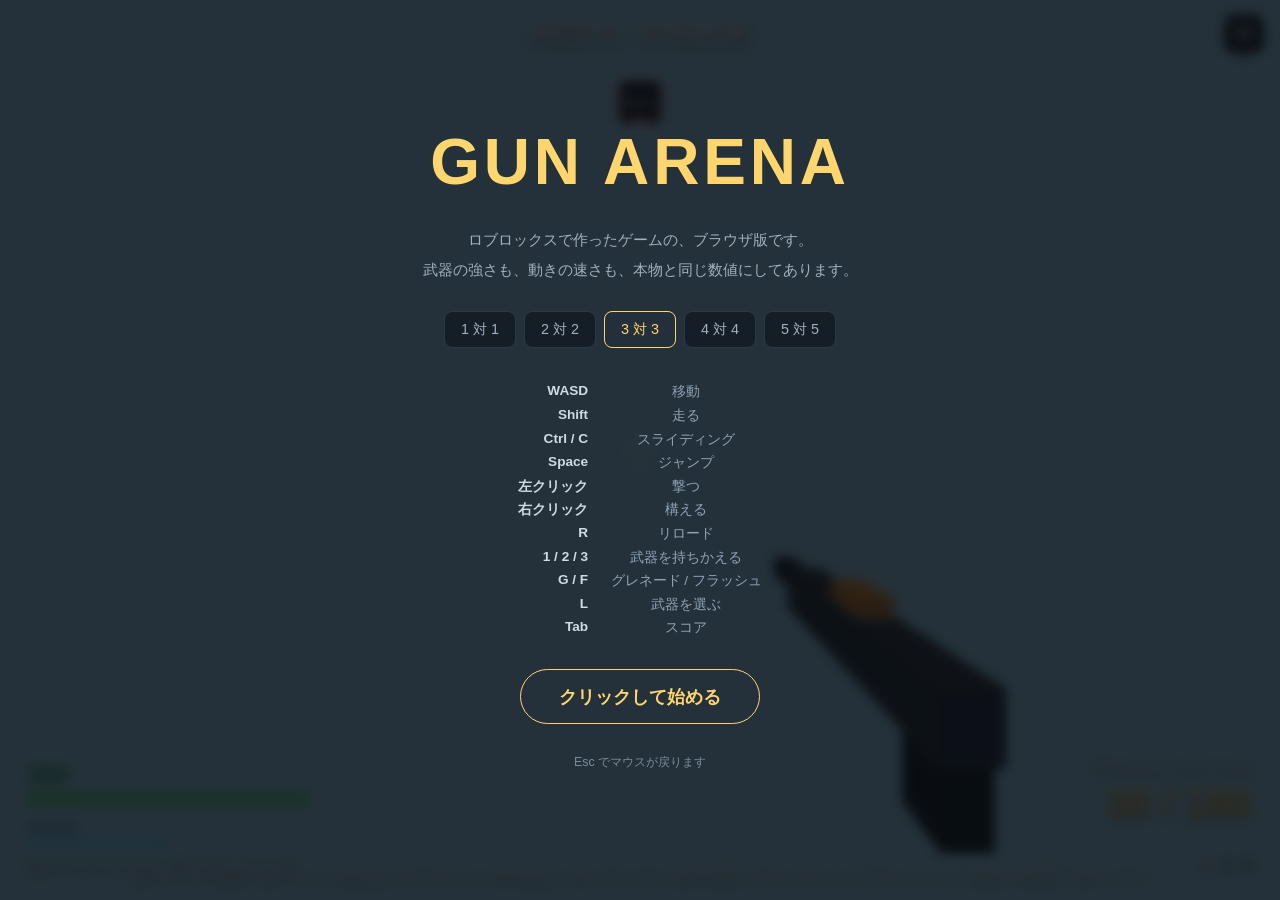
==== game/index.html @ beab9df2 "ブラウザ版の Gun Arena を追加 Roblox のゲームはウェブに移植できないので、ブラウザ用に作り直したもの。 武器の強さ・動きの速さ・アリーナの形は、元の GunConfig / MapB" ====
<!doctype html>
<html lang="ja">
<head>
<meta charset="utf-8">
<meta name="viewport" content="width=device-width, initial-scale=1, viewport-fit=cover">
<title>Gun Arena ブラウザ版</title>
<link rel="stylesheet" href="style.css">
<style>
  /* 画面ぜんたい。HUD 側の style.css より先に読ませています。 */
  html, body {
    margin: 0; padding: 0; height: 100%; overflow: hidden;
    background: #0d1319;
    font-family: 'Segoe UI', 'Hiragino Kaku Gothic ProN', 'Yu Gothic', Meiryo, sans-serif;
    color: #e7eef5;
    -webkit-user-select: none; user-select: none;
  }
  #view { display: block; width: 100vw; height: 100vh; }
  #hud { position: fixed; inset: 0; pointer-events: none; z-index: 10; }

  /* --- 最初に出る画面 --- */
  #start {
    position: fixed; inset: 0; z-index: 50;
    display: flex; flex-direction: column;
    align-items: center; justify-content: center;
    gap: 1.6rem; text-align: center;
    background: rgba(8, 13, 18, 0.82);
    backdrop-filter: blur(6px);
    cursor: pointer;
  }
  #start h1 {
    margin: 0; font-size: clamp(2.2rem, 7vw, 4rem); font-weight: 700;
    letter-spacing: 0.06em; color: #ffd66e;
  }
  #start .sub { margin: 0; color: #9fb0c0; font-size: 0.95rem; line-height: 2; }
  #start .go {
    margin-top: 0.4rem; padding: 0.9rem 2.4rem;
    border: 1.5px solid #ffd66e; border-radius: 999px;
    color: #ffd66e; font-size: 1.1rem; font-weight: 600;
  }
  #start .go:hover { background: #ffd66e; color: #0d1319; }

  .formats { display: flex; gap: 0.5rem; pointer-events: auto; }
  .formats button {
    padding: 0.5rem 1rem; border-radius: 8px; cursor: pointer;
    border: 1px solid #2b3945; background: #151e27; color: #9fb0c0;
    font: inherit; font-size: 0.9rem;
  }
  .formats button.on { border-color: #ffd66e; color: #ffd66e; background: #23303c; }

  .keys {
    display: grid; grid-template-columns: auto auto; gap: 0.35rem 1.4rem;
    font-size: 0.85rem; color: #8fa2b4; margin-top: 0.6rem;
  }
  .keys b { color: #cfdae6; font-weight: 600; text-align: right; }

  #warn {
    position: fixed; left: 0; right: 0; bottom: 0; z-index: 60;
    background: #7a1f1f; color: #fff; padding: 0.8rem 1rem;
    font-size: 0.85rem; text-align: center; display: none;
  }
</style>
</head>
<body>

<canvas id="view"></canvas>
<div id="hud"></div>

<div id="start">
  <h1>GUN ARENA</h1>
  <p class="sub">
    ロブロックスで作ったゲームの、ブラウザ版です。<br>
    武器の強さも、動きの速さも、本物と同じ数値にしてあります。
  </p>

  <div class="formats">
    <button data-format="1">1 対 1</button>
    <button data-format="2">2 対 2</button>
    <button data-format="3" class="on">3 対 3</button>
    <button data-format="4">4 対 4</button>
    <button data-format="5">5 対 5</button>
  </div>

  <div class="keys">
    <b>WASD</b><span>移動</span>
    <b>Shift</b><span>走る</span>
    <b>Ctrl / C</b><span>スライディング</span>
    <b>Space</b><span>ジャンプ</span>
    <b>左クリック</b><span>撃つ</span>
    <b>右クリック</b><span>構える</span>
    <b>R</b><span>リロード</span>
    <b>1 / 2 / 3</b><span>武器を持ちかえる</span>
    <b>G / F</b><span>グレネード / フラッシュ</span>
    <b>L</b><span>武器を選ぶ</span>
    <b>Tab</b><span>スコア</span>
  </div>

  <div class="go">クリックして始める</div>
  <p class="sub" style="font-size:0.78rem;opacity:0.7">
    Esc でマウスが戻ります
  </p>
</div>

<div id="warn"></div>

<script type="module">
  // 読み込みに失敗したときに、真っ黒な画面のまま放置しないための保険。
  const warn = document.getElementById('warn');
  addEventListener('error', (e) => {
    warn.style.display = 'block';
    warn.textContent = 'エラー: ' + (e.message || e.error);
  });
  addEventListener('unhandledrejection', (e) => {
    warn.style.display = 'block';
    warn.textContent = '読み込みに失敗しました: ' + (e.reason && e.reason.message || e.reason);
  });
  import('./src/main.js').catch((err) => {
    warn.style.display = 'block';
    warn.textContent = '読み込みに失敗しました: ' + err.message;
  });
</script>

</body>
</html>
---- game/style.css ----
/* =======================================================================
   Gun Arena ブラウザ版 - HUD のスタイル

   ・#hud は WebGL キャンバスの上にかぶさるので、全体は pointer-events:none。
     クリックさせたい部品（歯車ボタン・スライダー・武器カード・閉じるボタン）
     にだけ pointer-events:auto を戻しています。
   ・外部フォント／画像は一切読み込みません（オフラインで動くこと）。
   ======================================================================= */

#hud,
.hud-root {
  position: absolute;
  inset: 0;
  overflow: hidden;
  pointer-events: none;
  user-select: none;
  -webkit-user-select: none;
  color: #fff;
  font-family: 'Segoe UI', 'Hiragino Kaku Gothic ProN', 'Yu Gothic', Meiryo, sans-serif;
  font-size: 16px;
  line-height: 1.25;
  z-index: 10;
}

.hud-root * {
  box-sizing: border-box;
}

/* 画面いっぱいに広がるだけの土台（レイヤー） */
.h-layer {
  position: absolute;
  inset: 0;
  pointer-events: none;
}

/* -----------------------------------------------------------------------
   クロスヘア
   中心の点と、離れた 4 本のヒゲ。ヒゲの距離（gap）は JS が毎フレーム書きます。
   ----------------------------------------------------------------------- */
.h-cross {
  position: absolute;
  left: 50%;
  top: 50%;
  width: 0;
  height: 0;
}

.h-cross-dot {
  position: absolute;
  left: 0;
  top: 0;
  width: 3px;
  height: 3px;
  margin: -1.5px 0 0 -1.5px;
  background: #ffd66e;
}

.h-cross-tick {
  position: absolute;
  left: 0;
  top: 0;
  background: #fff;
}

.h-cross-tick.v {
  width: 2px;
  height: 10px;
  margin: -5px 0 0 -1px;
}

.h-cross-tick.h {
  width: 10px;
  height: 2px;
  margin: -1px 0 0 -5px;
}

/* スコープ中と死亡中はクロスヘアを隠す */
.hud-root.scope-on .h-cross,
.hud-root.is-dead .h-cross {
  display: none;
}

/* -----------------------------------------------------------------------
   ヒットマーカー
   ----------------------------------------------------------------------- */
.h-hit {
  position: absolute;
  left: 50%;
  top: 50%;
  width: 34px;
  height: 34px;
  margin: -17px 0 0 -17px;
  --r: 12px;
  opacity: 0;
}

.h-hit.on {
  opacity: 1;
}

/* キル時は少し大きく、赤くする */
.h-hit.kill {
  width: 46px;
  height: 46px;
  margin: -23px 0 0 -23px;
  --r: 16px;
}

.h-hit-bar {
  position: absolute;
  left: 50%;
  top: 50%;
  width: 11px;
  height: 3px;
  margin: -1.5px 0 0 -5.5px;
  background: #fff;
}

.h-hit.kill .h-hit-bar {
  background: #ff6060;
}

/* -----------------------------------------------------------------------
   ダメージ数字
   ----------------------------------------------------------------------- */
.h-dmg {
  position: absolute;
  left: 50%;
  top: 50%;
  font-size: 24px;
  font-weight: 700;
  color: #fff6dc;
  text-shadow: 0 2px 4px rgba(0, 0, 0, 0.7);
  white-space: nowrap;
  transform: translate(-50%, -50%);
  animation: h-dmg-rise 0.65s ease-out forwards;
}

.h-dmg.head {
  font-size: 30px;
  color: #ff7878;
}

@keyframes h-dmg-rise {
  from {
    opacity: 1;
    transform: translate(-50%, -50%) translateY(0);
  }
  to {
    opacity: 0;
    transform: translate(-50%, -50%) translateY(-55px);
  }
}

/* -----------------------------------------------------------------------
   左下：体力・スライド・グレネード
   ----------------------------------------------------------------------- */
.h-left {
  position: absolute;
  left: 28px;
  bottom: 24px;
  text-shadow: 0 2px 4px rgba(0, 0, 0, 0.75);
}

.h-hp-num {
  font-size: 24px;
  font-weight: 700;
  color: #5ae182;
  margin-bottom: 4px;
}

.h-hp-bar {
  width: 280px;
  height: 14px;
  border-radius: 4px;
  overflow: hidden;
  background: rgba(22, 23, 27, 0.8);
}

.h-hp-fill {
  width: 100%;
  height: 100%;
  border-radius: 4px;
  background: #5ae182;
}

.h-slide-label {
  margin-top: 10px;
  font-size: 15px;
  font-weight: 700;
  letter-spacing: 1px;
  color: #96dcff;
}

.h-slide-bar {
  margin-top: 3px;
  width: 140px;
  height: 8px;
  border-radius: 4px;
  overflow: hidden;
  background: rgba(22, 23, 27, 0.8);
}

.h-slide-fill {
  width: 0;
  height: 100%;
  border-radius: 4px;
  background: #5a6e82;
}

.h-nades {
  margin-top: 10px;
  font-size: 16px;
  display: flex;
  gap: 16px;
}

.h-nade {
  color: #e2e4ea;
}

/* 残り 0 個のときは薄く */
.h-nade.empty {
  opacity: 0.55;
}

/* -----------------------------------------------------------------------
   右下：武器と弾
   ----------------------------------------------------------------------- */
.h-right {
  position: absolute;
  right: 28px;
  bottom: 24px;
  text-align: right;
  text-shadow: 0 2px 4px rgba(0, 0, 0, 0.75);
}

.h-wname {
  font-size: 20px;
  color: #e2e4ea;
}

.h-ammo {
  font-size: 40px;
  font-weight: 700;
  line-height: 1.1;
  color: #ffd66e;
}

.h-ammo.dry {
  color: #ff6060;
}

.h-reload {
  font-size: 18px;
  color: #ff6060;
  min-height: 22px;
}

.h-slots {
  margin-top: 4px;
  display: flex;
  justify-content: flex-end;
  align-items: baseline;
  gap: 10px;
}

.h-slot {
  font-size: 17px;
  color: #828690;
}

.h-slot.active {
  font-size: 20px;
  font-weight: 700;
  color: #ffd66e;
}

/* -----------------------------------------------------------------------
   上中央：スコア・フェーズ・参加者タイル
   ----------------------------------------------------------------------- */
.h-score {
  position: absolute;
  top: 14px;
  left: 0;
  right: 0;
  text-align: center;
  font-size: 30px;
  font-weight: 700;
  color: #fff;
  text-shadow: 0 2px 6px rgba(0, 0, 0, 0.8);
}

.h-phase {
  position: absolute;
  top: 52px;
  left: 0;
  right: 0;
  text-align: center;
  font-size: 19px;
  color: #ffd678;
  text-shadow: 0 2px 5px rgba(0, 0, 0, 0.8);
}

.h-roster {
  position: absolute;
  top: 80px;
  left: 50%;
  transform: translateX(-50%);
  display: flex;
  gap: 6px;
}

.h-tile {
  position: relative;
  width: 44px;
  height: 44px;
  border-radius: 8px;
  background: #16181e;
  border: 2px solid #666;
  display: flex;
  align-items: center;
  justify-content: center;
  overflow: hidden;
}

.h-tile-name {
  width: 100%;
  padding: 0 2px;
  font-size: 10px;
  font-weight: 700;
  color: #dfe2e8;
  text-align: center;
  white-space: nowrap;
  overflow: hidden;
}

.h-tile-dead {
  position: absolute;
  inset: 0;
  background: rgba(0, 0, 0, 0.45);
  display: none;
  align-items: center;
  justify-content: center;
  font-size: 34px;
  font-weight: 700;
  line-height: 1;
  color: #ff5a5a;
}

.h-tile.dead .h-tile-dead {
  display: flex;
}

/* 自分のタイルの下端に金色の帯 */
.h-tile-self {
  position: absolute;
  left: 50%;
  bottom: 0;
  transform: translateX(-50%);
  width: 16px;
  height: 3px;
  background: #ffd66e;
  display: none;
}

.h-tile.self .h-tile-self {
  display: block;
}

/* -----------------------------------------------------------------------
   大きなカウントダウン数字とアナウンス
   ----------------------------------------------------------------------- */
.h-count {
  position: absolute;
  top: 38%;
  left: 0;
  right: 0;
  text-align: center;
  font-size: 120px;
  font-weight: 700;
  line-height: 1;
  color: #ffd66e;
  text-shadow: 0 4px 18px rgba(0, 0, 0, 0.8);
  display: none;
}

.h-count.on {
  display: block;
}

.h-count.punch {
  animation: h-count-punch 0.32s cubic-bezier(0.22, 1, 0.36, 1);
}

/* 120px x 1.3333 = 160px 相当から等倍へ戻る */
@keyframes h-count-punch {
  from {
    transform: scale(1.3333);
  }
  to {
    transform: scale(1);
  }
}

.h-announce {
  position: absolute;
  top: 20%;
  left: 0;
  right: 0;
  text-align: center;
  font-size: 38px;
  font-weight: 700;
  color: #ffe9b4;
  text-shadow: 0 3px 12px rgba(0, 0, 0, 0.85);
  opacity: 0;
  transition: opacity 0.2s linear;
}

.h-announce.on {
  opacity: 1;
}

/* -----------------------------------------------------------------------
   右上：歯車ボタンとキルフィード
   ----------------------------------------------------------------------- */
.h-gear-wrap {
  position: absolute;
  top: 14px;
  right: 16px;
  width: 40px;
  text-align: center;
}

.h-gear {
  width: 40px;
  height: 40px;
  border-radius: 10px;
  background: #1c1e26;
  border: none;
  color: #d8dbe2;
  font-size: 22px;
  line-height: 1;
  font-family: inherit;
  cursor: pointer;
  pointer-events: auto;
  display: flex;
  align-items: center;
  justify-content: center;
}

.h-gear:hover {
  background: #2a2d38;
}

.h-gear-hint {
  margin-top: 2px;
  font-size: 11px;
  color: #7d818b;
}

.h-feed {
  position: absolute;
  top: 74px;
  right: 16px;
  width: 420px;
  display: flex;
  flex-direction: column;
  align-items: flex-end;
  gap: 4px;
}

.h-feed-line {
  max-width: 100%;
  padding: 3px 9px;
  border-radius: 4px;
  font-size: 16px;
  font-weight: 700;
  color: #e6e8ee;
  background: rgba(10, 11, 14, 0.55);
  white-space: nowrap;
  overflow: hidden;
  text-overflow: ellipsis;
  opacity: 1;
  transition: opacity 0.5s linear;
}

.h-feed-line.out {
  opacity: 0;
}

/* -----------------------------------------------------------------------
   全画面のオーバーレイ類
   ----------------------------------------------------------------------- */
.h-vignette {
  position: absolute;
  inset: 0;
  background: radial-gradient(ellipse at center,
      rgba(0, 0, 0, 0) 30%,
      rgba(0, 0, 0, 0.55) 70%,
      rgba(0, 0, 0, 1) 100%);
  opacity: 0;
  transition: opacity 0.15s linear;
}

.hud-root.aiming .h-vignette {
  opacity: 0.55;
}

/* 体力が減ったときの赤み。濃さは JS が書きます */
.h-danger {
  position: absolute;
  inset: 0;
  background: #be1414;
  opacity: 0;
}

/* フラッシュバン */
.h-flash {
  position: absolute;
  inset: 0;
  background: #fff;
  opacity: 0;
}

/* -----------------------------------------------------------------------
   スナイパースコープ
   穴は radial-gradient 1 枚で抜きます（帯を並べたりはしません）。
   直径 0.86 x min(vw,vh) なので半径は 43vmin。
   ----------------------------------------------------------------------- */
.h-scope {
  position: absolute;
  inset: 0;
  display: none;
}

.hud-root.scope-on .h-scope {
  display: block;
}

.h-scope-mask {
  position: absolute;
  inset: 0;
  background: radial-gradient(circle at center,
      rgba(0, 0, 0, 0) 0,
      rgba(0, 0, 0, 0) 42.4vmin,
      rgba(0, 0, 0, 0.9) 42.8vmin,
      #000 43vmin,
      #000 100%);
}

.h-scope-line {
  position: absolute;
  background: #0e0f11;
}

.h-scope-dot {
  position: absolute;
  left: 50%;
  top: 50%;
  width: 3px;
  height: 3px;
  margin: -1.5px 0 0 -1.5px;
  background: #0e0f11;
}

.h-scope-tick {
  position: absolute;
  background: #0e0f11;
}

/* -----------------------------------------------------------------------
   パネル共通
   ----------------------------------------------------------------------- */
.h-panel {
  position: absolute;
  left: 50%;
  top: 50%;
  transform: translate(-50%, -50%);
  display: none;
}

.h-panel.open {
  display: block;
}

.h-close {
  position: absolute;
  top: 8px;
  right: 10px;
  width: 26px;
  height: 26px;
  border: none;
  border-radius: 6px;
  background: rgba(255, 255, 255, 0.07);
  color: #c8ccd4;
  font-size: 15px;
  line-height: 1;
  font-family: inherit;
  cursor: pointer;
  pointer-events: auto;
}

.h-close:hover {
  background: rgba(255, 255, 255, 0.16);
}

/* スコアボード（Tab） */
.h-board {
  width: 620px;
  height: 440px;
  padding: 16px 20px;
  border-radius: 10px;
  background: rgba(16, 17, 21, 0.88);
  overflow: hidden;
}

.h-board-title {
  margin-bottom: 10px;
  font-size: 20px;
  font-weight: 700;
  color: #ffd66e;
}

.h-board-row {
  display: flex;
  align-items: center;
  height: 30px;
  padding: 0 8px;
  border-radius: 4px;
  font-size: 16px;
}

.h-board-row.head {
  color: #9aa0ac;
  font-size: 14px;
  font-weight: 700;
  border-bottom: 1px solid rgba(255, 255, 255, 0.12);
  border-radius: 0;
  margin-bottom: 4px;
}

/* 一行おきの薄いしま模様 */
.h-board-row.odd {
  background: rgba(255, 255, 255, 0.04);
}

.h-board-c1 {
  flex: 1 1 auto;
  overflow: hidden;
  white-space: nowrap;
  text-overflow: ellipsis;
}

.h-board-c2,
.h-board-c3 {
  width: 80px;
  text-align: right;
  color: #dfe2e8;
}

.h-board-scroll {
  height: 336px;
  overflow: hidden;
}

/* 装備選択（L） */
.h-loadout {
  padding: 18px 20px 20px;
  border-radius: 10px;
  background: #0e0f13;
}

.h-loadout-title {
  margin-bottom: 12px;
  font-size: 20px;
  font-weight: 700;
  color: #ffd66e;
}

.h-lo-cols {
  display: flex;
  gap: 18px;
}

.h-lo-col {
  display: flex;
  flex-direction: column;
  gap: 8px;
}

.h-lo-head {
  margin-bottom: 2px;
  font-size: 17px;
  font-weight: 700;
  color: #ffd66e;
}

.h-lo-card {
  width: 300px;
  height: 62px;
  padding: 8px 12px;
  border: none;
  border-radius: 8px;
  background: #22242a;
  color: #e6e8ee;
  text-align: left;
  font-family: inherit;
  cursor: pointer;
  pointer-events: auto;
  display: flex;
  flex-direction: column;
  justify-content: center;
  gap: 3px;
}

.h-lo-card:hover {
  background: #2c2f37;
}

.h-lo-card.sel {
  background: #3a7abe;
}

.h-lo-card.sel:hover {
  background: #4287cd;
}

.h-lo-name {
  font-size: 17px;
  font-weight: 700;
}

.h-lo-stat {
  font-size: 13px;
  color: #b9bec8;
}

.h-lo-card.sel .h-lo-stat {
  color: #e3ecf6;
}

/* 設定（O / 歯車） */
.h-settings {
  width: 380px;
  padding: 18px 22px 22px;
  border-radius: 10px;
  background: #0e0f13;
}

.h-set-title {
  margin-bottom: 14px;
  font-size: 20px;
  font-weight: 700;
  color: #ffd66e;
}

.h-set-row {
  margin-bottom: 16px;
}

.h-set-label {
  display: flex;
  justify-content: space-between;
  margin-bottom: 6px;
  font-size: 16px;
  color: #dfe2e8;
}

.h-set-val {
  color: #ffd66e;
  font-weight: 700;
}

.h-slider {
  width: 100%;
  height: 18px;
  background: transparent;
  accent-color: #ffd66e;
  cursor: pointer;
  pointer-events: auto;
  -webkit-appearance: none;
  appearance: none;
}

.h-slider::-webkit-slider-runnable-track {
  height: 6px;
  border-radius: 3px;
  background: #2a2d36;
}

.h-slider::-webkit-slider-thumb {
  -webkit-appearance: none;
  appearance: none;
  width: 16px;
  height: 16px;
  margin-top: -5px;
  border: none;
  border-radius: 50%;
  background: #ffd66e;
}

.h-slider::-moz-range-track {
  height: 6px;
  border-radius: 3px;
  background: #2a2d36;
}

.h-slider::-moz-range-thumb {
  width: 16px;
  height: 16px;
  border: none;
  border-radius: 50%;
  background: #ffd66e;
}

/* -----------------------------------------------------------------------
   下の操作ヒント（25 秒たったら 1.5 秒かけて消える）
   ----------------------------------------------------------------------- */
.h-hint {
  position: absolute;
  bottom: 14px;
  left: 0;
  right: 0;
  text-align: center;
  font-size: 16px;
  color: #fff;
  white-space: pre;
  text-shadow: 0 2px 5px rgba(0, 0, 0, 0.8);
  opacity: 1;
  transition: opacity 1.5s linear;
}

.h-hint.out {
  opacity: 0;
}
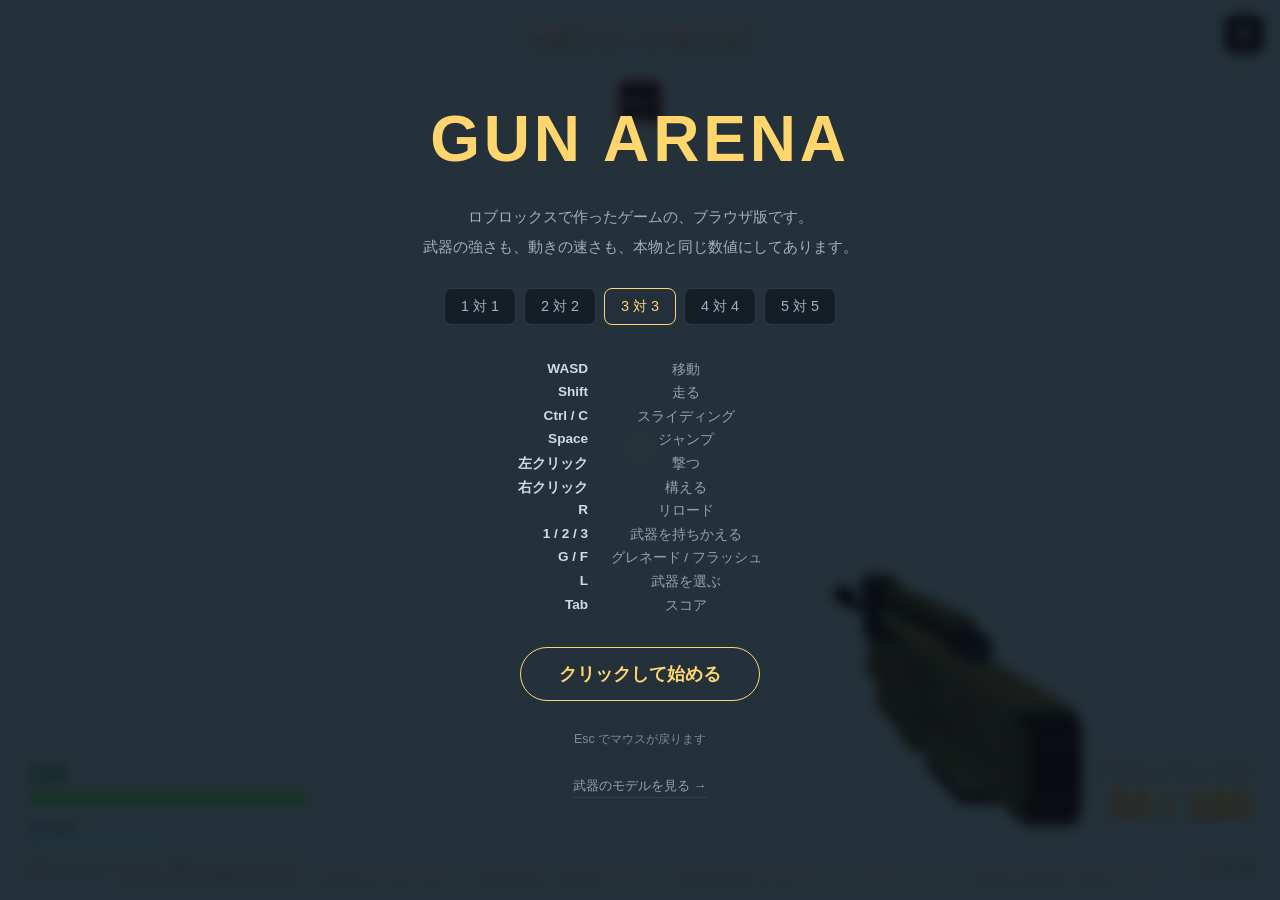
==== commit 04b218ba: "実銃モデル・アイアンサイト・モデルビューア・ボット弱体化 ・武器モデルを実銃ベースに作り直し（AUG / グロック18C / AWM）   1丁ずつ src/models/ に分けて 120〜230 " ====
--- a/game/index.html
+++ b/game/index.html
@@ -98,6 +98,9 @@
   <p class="sub" style="font-size:0.78rem;opacity:0.7">
     Esc でマウスが戻ります
   </p>
+  <a href="viewer.html" style="pointer-events:auto;color:#8fa2b4;font-size:0.8rem;
+     text-decoration:none;border-bottom:1px solid #33414e;padding-bottom:2px"
+     onclick="event.stopPropagation()">武器のモデルを見る →</a>
 </div>
 
 <div id="warn"></div>
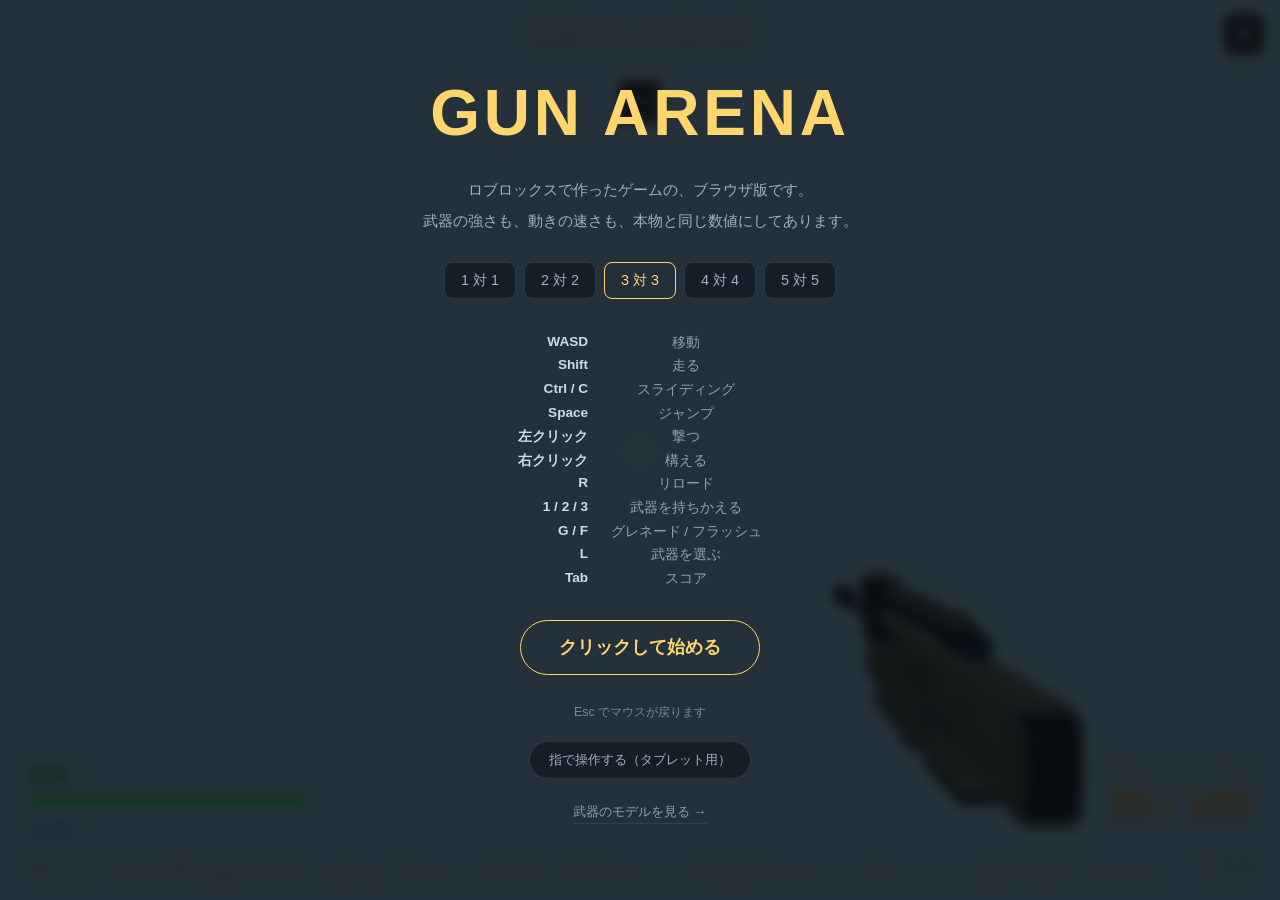
==== commit 7944bc8b: "タッチ操作と、ボットの強さが点数で上がるように タッチ操作（学校のタブレットなど、マウスが無い端末向け）:   画面の左半分をなぞる … 歩く（指を置いた所にスティックが出る）   画面の右半分をなぞ" ====
--- a/game/index.html
+++ b/game/index.html
@@ -14,7 +14,9 @@
     color: #e7eef5;
     -webkit-user-select: none; user-select: none;
   }
-  #view { display: block; width: 100vw; height: 100vh; }
+  #view { display: block; width: 100vw; height: 100vh;
+          /* ブラウザが canvas を画像とみなして掴んでしまうのを止める */
+          -webkit-user-drag: none; user-select: none; touch-action: none; }
   #hud { position: fixed; inset: 0; pointer-events: none; z-index: 10; }
 
   /* --- 最初に出る画面 --- */
@@ -53,6 +55,49 @@
   }
   .keys b { color: #cfdae6; font-weight: 600; text-align: right; }
 
+  /* ---------- タッチ操作（マウスが無い端末） ---------- */
+  #touch { position: fixed; inset: 0; z-index: 20; display: none; pointer-events: none; }
+  #touch .b {
+    position: absolute; pointer-events: auto;
+    display: flex; align-items: center; justify-content: center;
+    border-radius: 999px; border: 2px solid rgba(255,214,110,.55);
+    background: rgba(13,19,25,.42); color: #ffd66e;
+    font-size: 0.82rem; font-weight: 600; line-height: 1.1; text-align: center;
+    -webkit-user-select: none; user-select: none; -webkit-tap-highlight-color: transparent;
+  }
+  #touch .b.press, #touch .b.on { background: rgba(255,214,110,.85); color: #0d1319; }
+
+  /* 右手（撃つ・構える） */
+  #btFire  { right: 5vw;  bottom: 15vh; width: 22vw; height: 22vw; max-width: 118px; max-height: 118px; font-size: 1rem; }
+  #btAim   { right: 30vw; bottom: 13vh; width: 15vw; height: 15vw; max-width: 82px; max-height: 82px; }
+
+  /* 右上（武器の持ちかえ） */
+  #btW1 { right: 4vw;  top: 24vh; }
+  #btW2 { right: 4vw;  top: 33vh; }
+  #btW3 { right: 4vw;  top: 42vh; }
+  #touch .sm { width: 12vw; height: 12vw; max-width: 62px; max-height: 62px; font-size: 0.9rem; }
+
+  /* 左手のまわり */
+  #btJump   { right: 5vw;  bottom: 39vh; width: 15vw; height: 15vw; max-width: 82px; max-height: 82px; }
+  #btSlide  { left: 4vw;   bottom: 6vh; }
+  #btRun    { left: 22vw;  bottom: 6vh; }
+  #btReload { right: 30vw; bottom: 30vh; }
+  #btNade   { left: 4vw;   bottom: 20vh; }
+  #btLoad   { left: 4vw;   top: 24vh; }
+
+  /* 指を置いた所に出るスティック */
+  #stick {
+    position: fixed; display: none; z-index: 19;
+    width: 132px; height: 132px; margin: -66px 0 0 -66px;
+    border-radius: 50%; border: 2px solid rgba(255,255,255,.28);
+    background: rgba(13,19,25,.28); pointer-events: none;
+  }
+  #knob {
+    position: absolute; left: 50%; top: 50%;
+    width: 56px; height: 56px; margin: 0; border-radius: 50%;
+    background: rgba(255,214,110,.75); transform: translate(-50%,-50%);
+  }
+
   #warn {
     position: fixed; left: 0; right: 0; bottom: 0; z-index: 60;
     background: #7a1f1f; color: #fff; padding: 0.8rem 1rem;
@@ -62,7 +107,7 @@
 </head>
 <body>
 
-<canvas id="view"></canvas>
+<canvas id="view" draggable="false"></canvas>
 <div id="hud"></div>
 
 <div id="start">
@@ -94,13 +139,35 @@
     <b>Tab</b><span>スコア</span>
   </div>
 
-  <div class="go">クリックして始める</div>
+  <div class="go" id="goLabel">クリックして始める</div>
   <p class="sub" style="font-size:0.78rem;opacity:0.7">
     Esc でマウスが戻ります
   </p>
+  <button id="forceTouch" style="pointer-events:auto;cursor:pointer;margin-top:-0.6rem;
+     padding:0.55rem 1.2rem;border-radius:999px;border:1px solid #2b3945;
+     background:#151e27;color:#9fb0c0;font:inherit;font-size:0.82rem">
+    指で操作する（タブレット用）
+  </button>
+
   <a href="viewer.html" style="pointer-events:auto;color:#8fa2b4;font-size:0.8rem;
      text-decoration:none;border-bottom:1px solid #33414e;padding-bottom:2px"
      onclick="event.stopPropagation()">武器のモデルを見る →</a>
+</div>
+
+<div id="stick"><div id="knob"></div></div>
+
+<div id="touch">
+  <div class="b" id="btFire">撃つ</div>
+  <div class="b" id="btAim">構える</div>
+  <div class="b" id="btJump">ジャンプ</div>
+  <div class="b sm" id="btSlide">スライド</div>
+  <div class="b sm" id="btRun">走る</div>
+  <div class="b sm" id="btReload">リロード</div>
+  <div class="b sm" id="btNade">投げる</div>
+  <div class="b sm" id="btLoad">武器選択</div>
+  <div class="b sm" id="btW1">1</div>
+  <div class="b sm" id="btW2">2</div>
+  <div class="b sm" id="btW3">3</div>
 </div>
 
 <div id="warn"></div>
@@ -116,6 +183,17 @@
     warn.style.display = 'block';
     warn.textContent = '読み込みに失敗しました: ' + (e.reason && e.reason.message || e.reason);
   });
+  // タッチの端末では、キーボードの説明を消して案内を変える
+  if (matchMedia('(pointer: coarse)').matches || navigator.maxTouchPoints > 0) {
+    const k = document.querySelector('.keys');
+    if (k) k.innerHTML =
+      '<b>左半分をなぞる</b><span>歩く</span>' +
+      '<b>右半分をなぞる</b><span>まわりを見る</span>' +
+      '<b>画面のボタン</b><span>撃つ・ジャンプなど</span>';
+    const g = document.getElementById('goLabel');
+    if (g) g.textContent = 'タップして始める';
+  }
+
   import('./src/main.js').catch((err) => {
     warn.style.display = 'block';
     warn.textContent = '読み込みに失敗しました: ' + err.message;
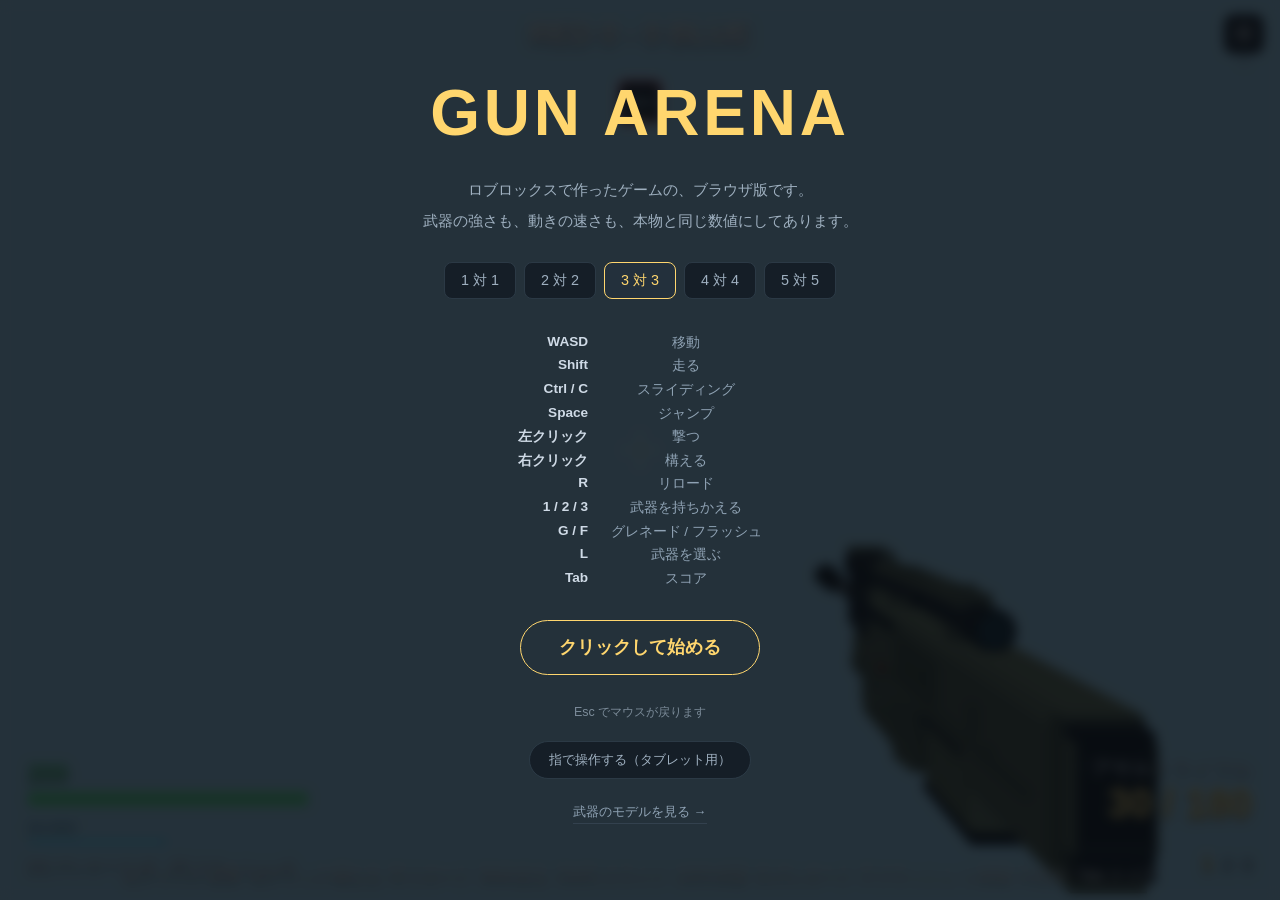
==== commit ee65274c: "武器の大きさをゲーム内で変えられるように 設定（歯車 / O キー）に「武器の大きさ」のスライダーを追加。 0.5〜2.5 倍。手前に見える銃の大きさだけが変わり、 当たり判定や弾の飛ぶ先は変わらない" ====
--- a/game/index.html
+++ b/game/index.html
@@ -84,6 +84,7 @@
   #btReload { right: 30vw; bottom: 30vh; }
   #btNade   { left: 4vw;   bottom: 20vh; }
   #btLoad   { left: 4vw;   top: 24vh; }
+  #btOpt    { left: 4vw;   top: 36vh; }
 
   /* 指を置いた所に出るスティック */
   #stick {
@@ -165,6 +166,7 @@
   <div class="b sm" id="btReload">リロード</div>
   <div class="b sm" id="btNade">投げる</div>
   <div class="b sm" id="btLoad">武器選択</div>
+  <div class="b sm" id="btOpt">設定</div>
   <div class="b sm" id="btW1">1</div>
   <div class="b sm" id="btW2">2</div>
   <div class="b sm" id="btW3">3</div>
--- a/game/style.css
+++ b/game/style.css
@@ -834,3 +834,13 @@
 .h-hint.out {
   opacity: 0;
 }
+
+/* 設定パネルの下に出る、ひとこと説明 */
+.h-set-note {
+  margin-top: 14px;
+  padding-top: 12px;
+  border-top: 1px solid rgba(255, 255, 255, 0.12);
+  font-size: 12px;
+  line-height: 1.7;
+  color: #969aa6;
+}
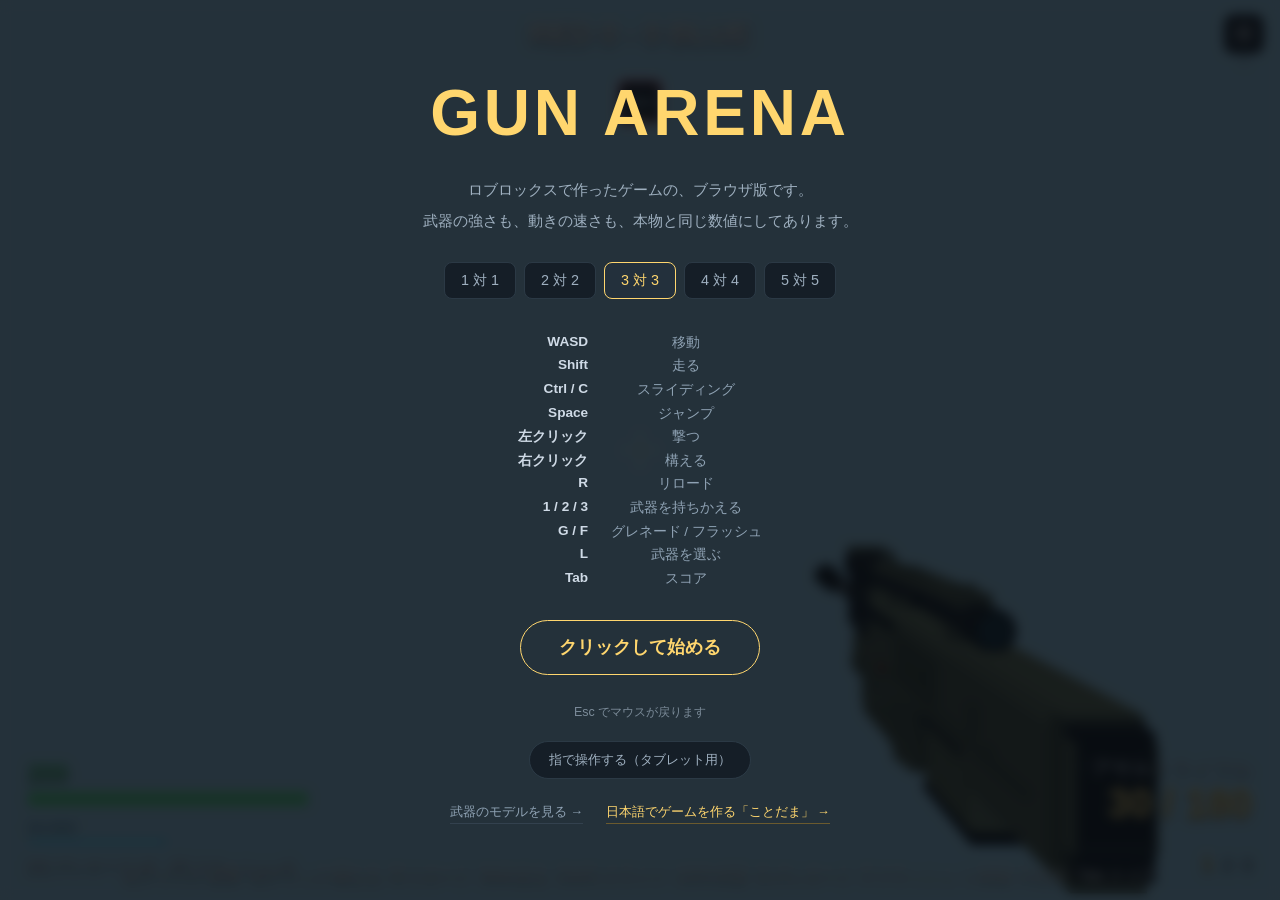
==== commit a0f02662: "ことだま：日本語で3Dゲームを作るソフトを追加" ====
--- a/game/index.html
+++ b/game/index.html
@@ -150,9 +150,14 @@
     指で操作する（タブレット用）
   </button>
 
-  <a href="viewer.html" style="pointer-events:auto;color:#8fa2b4;font-size:0.8rem;
-     text-decoration:none;border-bottom:1px solid #33414e;padding-bottom:2px"
-     onclick="event.stopPropagation()">武器のモデルを見る →</a>
+  <div style="display:flex;gap:1.4rem;flex-wrap:wrap;justify-content:center">
+    <a href="viewer.html" style="pointer-events:auto;color:#8fa2b4;font-size:0.8rem;
+       text-decoration:none;border-bottom:1px solid #33414e;padding-bottom:2px"
+       onclick="event.stopPropagation()">武器のモデルを見る →</a>
+    <a href="make/" style="pointer-events:auto;color:#ffd66e;font-size:0.8rem;
+       text-decoration:none;border-bottom:1px solid #6b5a2e;padding-bottom:2px"
+       onclick="event.stopPropagation()">日本語でゲームを作る「ことだま」 →</a>
+  </div>
 </div>
 
 <div id="stick"><div id="knob"></div></div>
